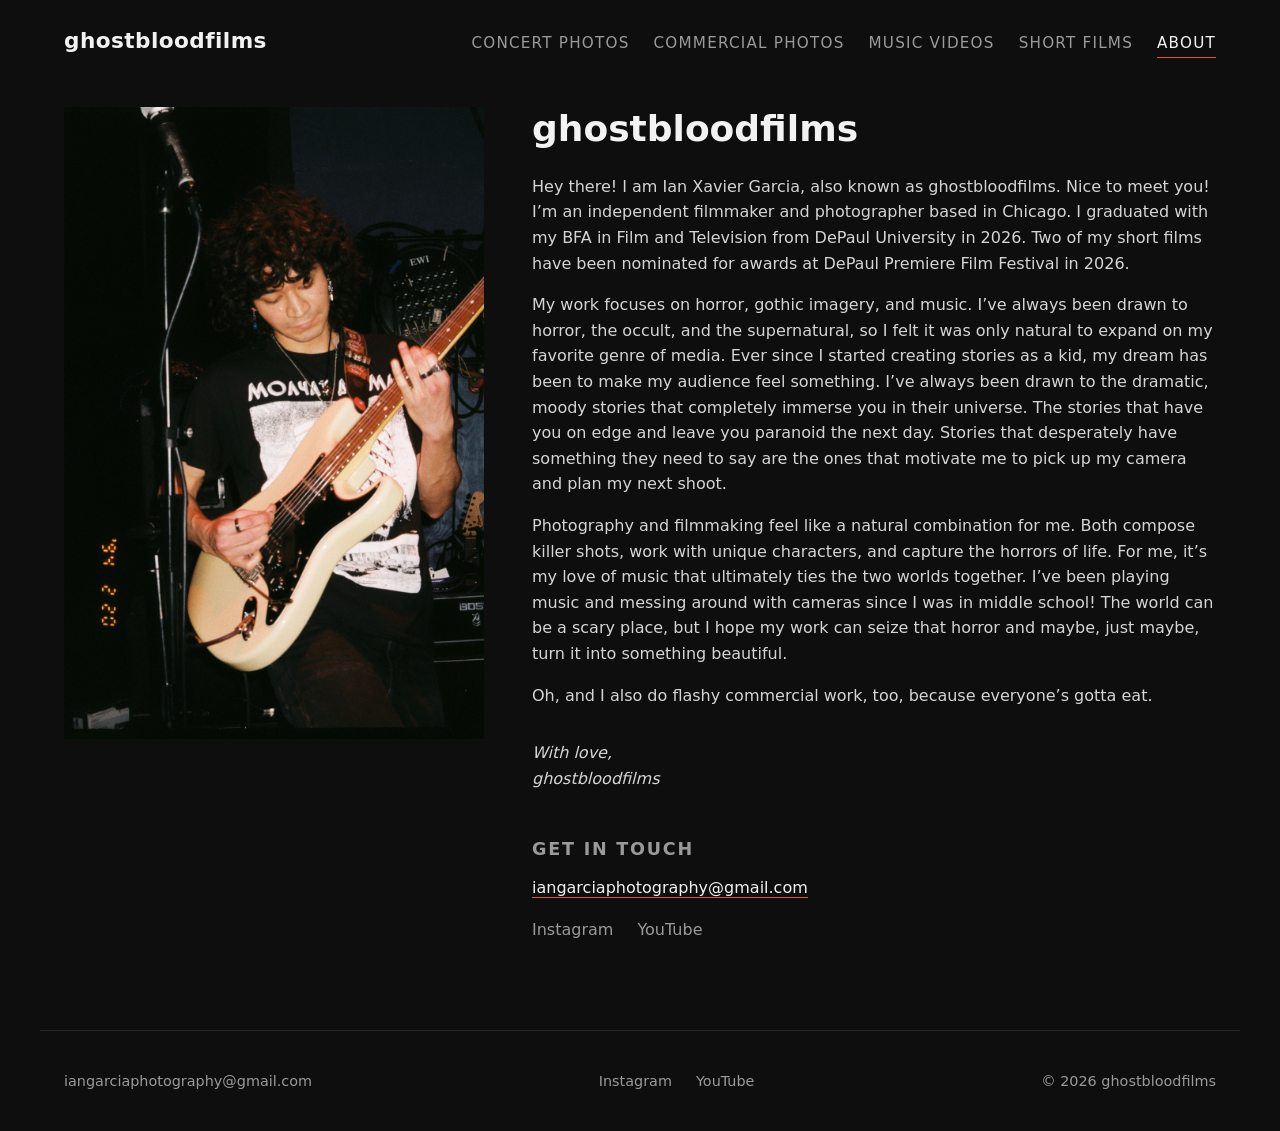
==== about.html @ 1c84f56d "ghostbloodfilms portfolio site — initial build Static site for Ian Garcia (film & photography, Chica" ====
<!DOCTYPE html>
<html lang="en">
<head>
  <meta charset="UTF-8" />
  <meta name="viewport" content="width=device-width, initial-scale=1.0" />
  <title>About — ghostbloodfilms</title>
  <meta name="description" content="About ghostbloodfilms — film and photography." />
  <link rel="stylesheet" href="css/style.css" />
</head>
<body>

  <header class="site-header">
    <a class="logo" href="index.html">ghostbloodfilms</a>
    <nav class="nav" aria-label="Primary">
      <a href="photos.html">Concert Photos</a>
      <a href="commercial-photos.html">Commercial Photos</a>
      <a href="music-videos.html">Music Videos</a>
      <a href="short-films.html">Short Films</a>
      <a href="about.html" class="active">About</a>
    </nav>
  </header>

  <main class="about">
    <figure class="about-portrait">
      <img src="assets/images/ian-portrait.jpg" width="1062" height="1600" alt="Ian Garcia playing guitar on stage" />
    </figure>

    <div class="about-bio">
      <h1>ghostbloodfilms</h1>
      <p>
        Hey there! I am Ian Xavier Garcia, also known as ghostbloodfilms. Nice to
        meet you! I&rsquo;m an independent filmmaker and photographer based in Chicago.
        I graduated with my BFA in Film and Television from DePaul University in
        2026. Two of my short films have been nominated for awards at DePaul
        Premiere Film Festival in 2026.
      </p>
      <p>
        My work focuses on horror, gothic imagery, and music. I&rsquo;ve always been
        drawn to horror, the occult, and the supernatural, so I felt it was only
        natural to expand on my favorite genre of media. Ever since I started
        creating stories as a kid, my dream has been to make my audience feel
        something. I&rsquo;ve always been drawn to the dramatic, moody stories that
        completely immerse you in their universe. The stories that have you on
        edge and leave you paranoid the next day. Stories that desperately have
        something they need to say are the ones that motivate me to pick up my
        camera and plan my next shoot.
      </p>
      <p>
        Photography and filmmaking feel like a natural combination for me. Both
        compose killer shots, work with unique characters, and capture the
        horrors of life. For me, it&rsquo;s my love of music that ultimately ties the
        two worlds together. I&rsquo;ve been playing music and messing around with
        cameras since I was in middle school! The world can be a scary place,
        but I hope my work can seize that horror and maybe, just maybe, turn it
        into something beautiful.
      </p>
      <p>
        Oh, and I also do flashy commercial work, too, because everyone&rsquo;s gotta eat.
      </p>
      <p class="about-signoff">
        With love,<br />
        ghostbloodfilms
      </p>

      <div class="about-contact">
        <h2>Get in touch</h2>
        <a class="about-email" href="mailto:iangarciaphotography@gmail.com">iangarciaphotography@gmail.com</a>
        <div class="about-socials">
          <a href="https://www.instagram.com/ghostbloodfilms/" target="_blank" rel="noopener">Instagram</a>
          <a href="https://www.youtube.com/@ghostbloodfilms" target="_blank" rel="noopener">YouTube</a>
        </div>
      </div>
    </div>
  </main>

  <footer class="site-footer">
    <a href="mailto:iangarciaphotography@gmail.com">iangarciaphotography@gmail.com</a>
    <div class="footer-socials">
      <a href="https://www.instagram.com/ghostbloodfilms/" target="_blank" rel="noopener">Instagram</a>
      <a href="https://www.youtube.com/@ghostbloodfilms" target="_blank" rel="noopener">YouTube</a>
    </div>
    <p>&copy; <span id="year"></span> ghostbloodfilms</p>
  </footer>

  <script src="js/main.js"></script>
</body>
</html>
---- css/style.css ----
/* ---------------------------------------------------------------
   Design tokens — dark, cinematic. Swap for Ian's brand if he
   supplies colors/fonts.
   --------------------------------------------------------------- */
:root {
  --color-bg: #0e0e0e;
  --color-surface: #1a1a1a;
  --color-text: #f2f2f2;
  --color-muted: #9a9a9a;
  --color-accent: #e4572e; /* placeholder accent */
  --font-body: system-ui, -apple-system, "Segoe UI", Roboto, sans-serif;
  --font-head: var(--font-body);
  --max-width: 1200px;
  --space: 1.5rem;
}

/* ---------------------------------------------------------------
   Base
   --------------------------------------------------------------- */
*, *::before, *::after { box-sizing: border-box; }
body {
  margin: 0;
  font-family: var(--font-body);
  color: var(--color-text);
  background: var(--color-bg);
  line-height: 1.6;
}
h1, h2, h3 { font-family: var(--font-head); line-height: 1.2; font-weight: 600; }
a { color: inherit; text-decoration: none; }
img { max-width: 100%; height: auto; display: block; }

.visually-hidden {
  position: absolute;
  width: 1px; height: 1px;
  margin: -1px; padding: 0;
  overflow: hidden;
  clip: rect(0 0 0 0);
  white-space: nowrap;
  border: 0;
}

/* Placeholder blocks until real media arrives */
.ph {
  background: var(--color-surface);
  border: 1px dashed #333;
  border-radius: 2px;
  min-height: 240px;
}

/* ---------------------------------------------------------------
   Splash homepage (alanaswaringen-style: name, enter link, socials)
   --------------------------------------------------------------- */
.splash-page { display: grid; min-height: 100vh; place-items: center; }

/* Background slideshow: stacked full-viewport layers that crossfade.
   Works with placeholder divs now and <img class="slide"> later. */
.slideshow { position: fixed; inset: 0; z-index: -2; }
.slideshow .slide {
  position: absolute;
  inset: 0;
  width: 100%;
  height: 100%;
  object-fit: cover; /* applies when slides become <img> */
  opacity: 0;
  transition: opacity 1.2s ease-in-out;
}
.slideshow .slide.is-active { opacity: 1; }

/* Scrim between slideshow and text: dark pool behind the name for
   readability, fading out so the photos stay vivid at the edges */
.slideshow-overlay {
  position: fixed;
  inset: 0;
  z-index: -1;
  background: radial-gradient(ellipse 65% 55% at 50% 48%, rgba(0, 0, 0, 0.62), rgba(0, 0, 0, 0.12) 78%);
}

.splash { text-align: center; padding: var(--space); }
.splash-name {
  font-size: clamp(2.75rem, 8vw, 5.5rem);
  margin: 0;
  letter-spacing: 0.02em;
}
.splash-tagline {
  color: var(--color-muted);
  font-size: 1.15rem;
  letter-spacing: 0.35em;
  text-transform: uppercase;
  margin: 0.75rem 0 3rem;
}
.splash-enter {
  font-size: 1.25rem;
  border-bottom: 1px solid var(--color-accent);
  padding-bottom: 2px;
  transition: color 0.2s;
}
.splash-enter:hover { color: var(--color-accent); }
.splash-socials { margin-top: 4rem; display: flex; gap: 2rem; justify-content: center; }
.splash-socials a { color: var(--color-muted); font-size: 0.9rem; letter-spacing: 0.1em; text-transform: uppercase; }
.splash-socials a:hover { color: var(--color-text); }

/* ---------------------------------------------------------------
   Inner-page header / nav (lorentoney-style category tabs)
   --------------------------------------------------------------- */
.site-header {
  display: flex;
  flex-wrap: wrap;
  gap: 1rem;
  justify-content: space-between;
  align-items: baseline;
  padding: var(--space);
  max-width: var(--max-width);
  margin: 0 auto;
}
.logo { font-size: 1.35rem; font-weight: 600; letter-spacing: 0.02em; }
.nav { display: flex; flex-wrap: wrap; gap: 1.5rem; }
.nav a {
  color: var(--color-muted);
  font-size: 0.95rem;
  letter-spacing: 0.08em;
  text-transform: uppercase;
  padding-bottom: 2px;
}
.nav a:hover { color: var(--color-text); }
.nav a.active { color: var(--color-text); border-bottom: 1px solid var(--color-accent); }

main { max-width: var(--max-width); margin: 0 auto; padding: var(--space); }

/* ---------------------------------------------------------------
   Masonry photo grid (veesanders/Format-style)
   --------------------------------------------------------------- */
.masonry { columns: 3 300px; column-gap: 1rem; }
.masonry > * {
  break-inside: avoid;
  margin-bottom: 1rem;
  width: 100%;
}
.masonry img {
  background: var(--color-surface); /* placeholder tone while loading */
  transition: opacity 0.5s ease-out;
}
.masonry img.is-loading { opacity: 0; }
.masonry img:hover { opacity: 0.85; }
/* placeholder aspect variety so the masonry shape reads before photos exist */
.masonry .ph { min-height: 260px; }
.masonry .ph-tall { min-height: 420px; }
.masonry .ph-wide { min-height: 180px; }

/* ---------------------------------------------------------------
   Video grids (music videos + short films)
   --------------------------------------------------------------- */
.video-grid {
  display: grid;
  grid-template-columns: repeat(auto-fill, minmax(320px, 1fr));
  gap: 2rem;
}
.film-list { display: grid; gap: 3rem; max-width: 900px; margin: 0 auto; }

.video-frame {
  aspect-ratio: 16 / 9;
  min-height: 0;
  width: 100%;
  position: relative;
}
.video-frame iframe {
  position: absolute;
  inset: 0;
  width: 100%;
  height: 100%;
  border: 0;
}
.video-title { font-size: 1.1rem; margin: 0.75rem 0 0.15rem; }
.video-meta { color: var(--color-muted); font-size: 0.9rem; margin: 0; }

.section-heading {
  font-size: 1.35rem;
  letter-spacing: 0.08em;
  text-transform: uppercase;
  margin: 3.5rem 0 1.5rem;
}
.section-heading:first-of-type { margin-top: 0.5rem; }

/* Collapsible full cast/crew list under a video card */
.credits {
  margin-top: 0.6rem;
  font-size: 0.85rem;
  color: var(--color-muted);
}
.credits summary { cursor: pointer; width: fit-content; }
.credits summary:hover { color: var(--color-accent); }
.credits p { margin: 0.5rem 0 0; line-height: 1.7; }
.credits h3 {
  font-size: 0.8rem;
  text-transform: uppercase;
  letter-spacing: 0.1em;
  margin: 0.9rem 0 0.1rem;
  color: var(--color-text);
}

/* ---------------------------------------------------------------
   About (izqueerdo-style: portrait, bio below)
   --------------------------------------------------------------- */
.about {
  display: grid;
  grid-template-columns: minmax(280px, 420px) 1fr;
  gap: 3rem;
  align-items: start;
}
.about-portrait { margin: 0; }
/* stack portrait above text on narrow screens */
@media (max-width: 820px) {
  .about { grid-template-columns: 1fr; gap: 2rem; }
  .about-portrait { max-width: 480px; }
}
.about-bio h1 { font-size: 2.25rem; margin-top: 0; }
.about-bio p { color: #d5d5d5; }
.about-signoff { font-style: italic; margin-top: 2rem; }
.about-contact { margin-top: 3rem; }
.about-contact h2 { font-size: 1.1rem; text-transform: uppercase; letter-spacing: 0.1em; color: var(--color-muted); }
.about-email { border-bottom: 1px solid var(--color-accent); }
.about-email:hover { color: var(--color-accent); }
.about-socials { margin-top: 1rem; display: flex; gap: 1.5rem; }
.about-socials a { color: var(--color-muted); }
.about-socials a:hover { color: var(--color-text); }

/* ---------------------------------------------------------------
   Footer
   --------------------------------------------------------------- */
.site-footer {
  max-width: var(--max-width);
  margin: 4rem auto 0;
  padding: var(--space);
  border-top: 1px solid #262626;
  color: var(--color-muted);
  font-size: 0.9rem;
  display: flex;
  flex-wrap: wrap;
  gap: 1rem 2rem;
  align-items: center;
  justify-content: space-between;
}
.site-footer a:hover { color: var(--color-text); }
.footer-socials { display: flex; gap: 1.5rem; }
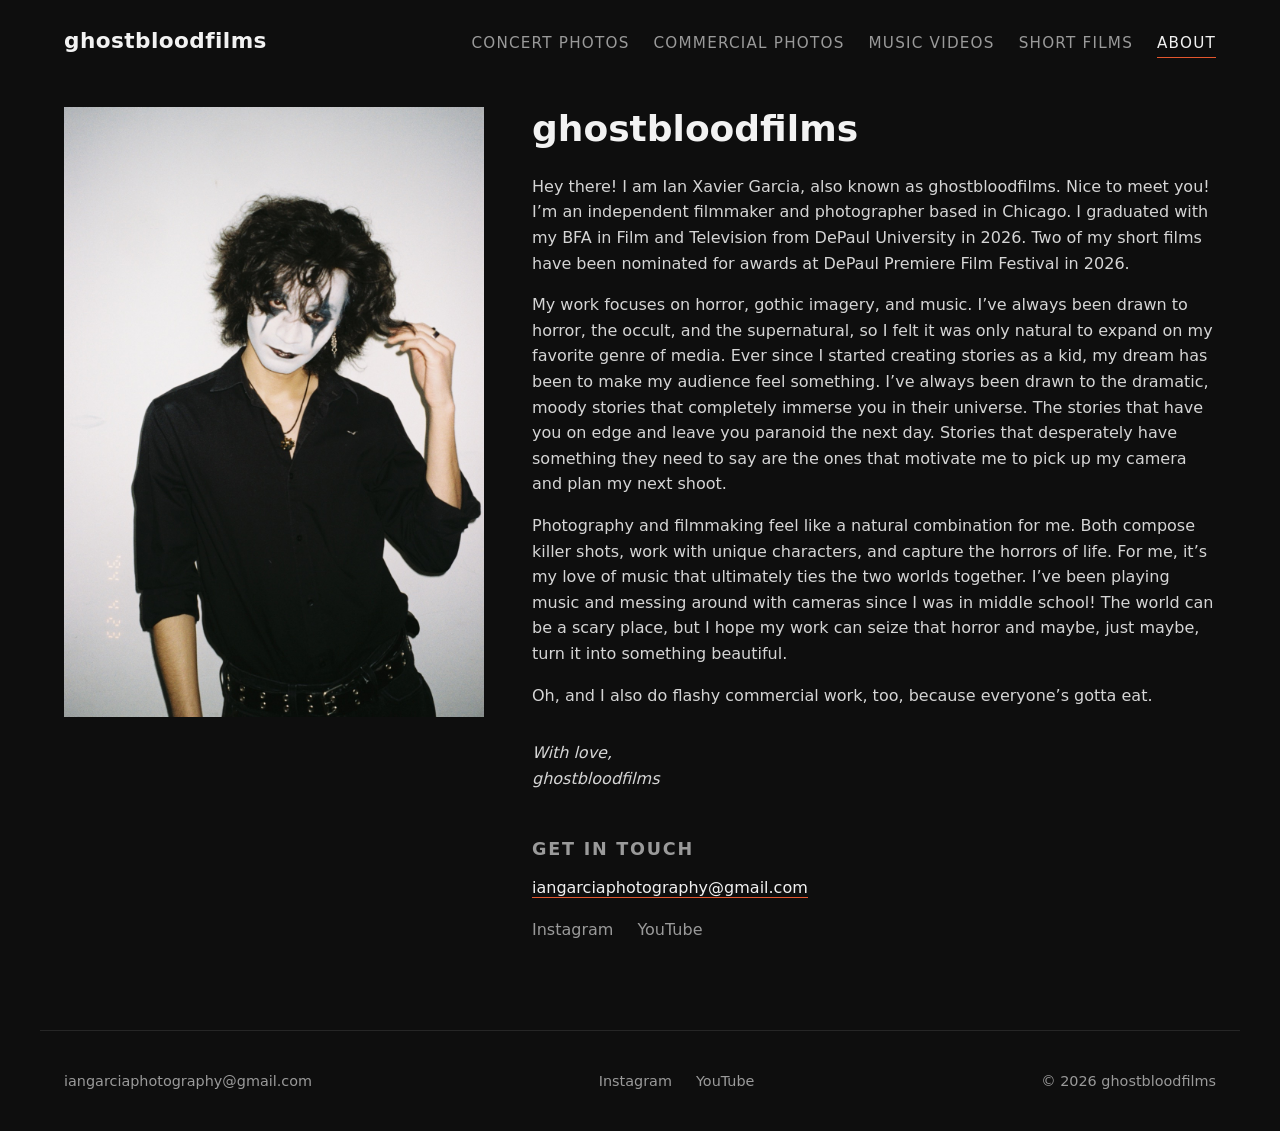
==== commit e48c27d2: "Replace about page portrait Swap in the face-paint portrait, resized to 1100x1600 to match the site'" ====
--- a/about.html
+++ b/about.html
@@ -22,7 +22,7 @@
 
   <main class="about">
     <figure class="about-portrait">
-      <img src="assets/images/ian-portrait.jpg" width="1062" height="1600" alt="Ian Garcia playing guitar on stage" />
+      <img src="assets/images/ian-portrait.jpg" width="1100" height="1600" alt="Portrait of Ian Garcia in black-and-white face paint against a pale wall" />
     </figure>
 
     <div class="about-bio">
